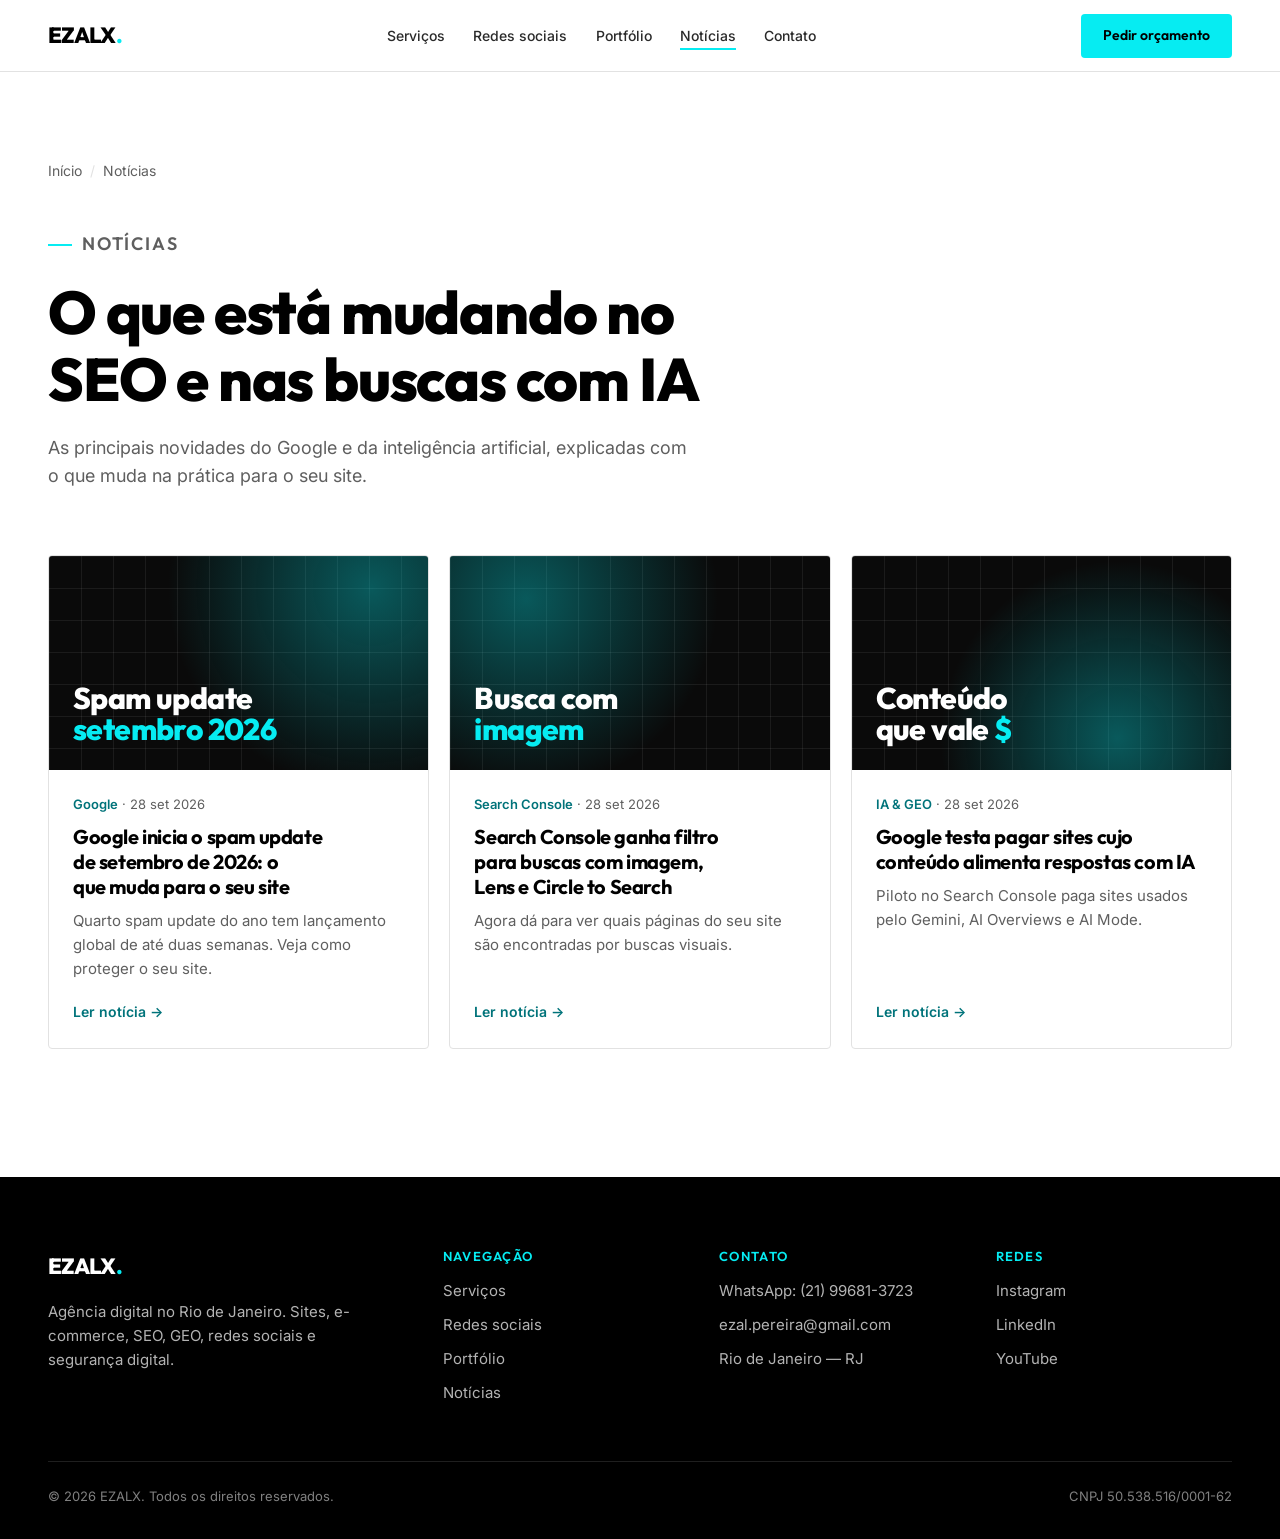
==== noticias/index.html @ feb0ef29 "Secao de noticias de SEO na home com paginas internas - Home: secao "Noticias" com 3 cards e link pa" ====
<!DOCTYPE html>
<html lang="pt-BR">
<head>
    <meta charset="UTF-8">
    <meta name="viewport" content="width=device-width, initial-scale=1.0, viewport-fit=cover">
    <meta name="format-detection" content="telephone=no">

    <title>Notícias de SEO, GEO e buscas com IA | EZALX</title>
    <meta name="description" content="As principais novidades de SEO, Google e buscas com inteligência artificial, explicadas pela EZALX com o que muda na prática para o seu site.">
    <meta name="author" content="EZALX">
    <meta name="robots" content="index, follow, max-image-preview:large, max-snippet:-1, max-video-preview:-1">
    <link rel="canonical" href="https://ezalx.netlify.app/noticias/">

    <meta property="og:type" content="website">
    <meta property="og:url" content="https://ezalx.netlify.app/noticias/">
    <meta property="og:title" content="Notícias de SEO, GEO e buscas com IA | EZALX">
    <meta property="og:description" content="As principais novidades de SEO, Google e buscas com IA, com o que muda na prática para o seu site.">
    <meta property="og:locale" content="pt_BR">
    <meta property="og:site_name" content="EZALX">
    <meta property="og:image" content="https://ezalx.netlify.app/og-image.png">
    <meta property="og:image:width" content="1200">
    <meta property="og:image:height" content="630">

    <meta name="twitter:card" content="summary_large_image">
    <meta name="twitter:title" content="Notícias de SEO, GEO e buscas com IA | EZALX">
    <meta name="twitter:description" content="As principais novidades de SEO, Google e buscas com IA.">
    <meta name="twitter:image" content="https://ezalx.netlify.app/og-image.png">

    <link rel="preconnect" href="https://fonts.googleapis.com">
    <link rel="preconnect" href="https://fonts.gstatic.com" crossorigin>
    <link rel="preconnect" href="https://www.googletagmanager.com">
    <link rel="stylesheet" href="https://fonts.googleapis.com/css2?family=Outfit:wght@500;600;700;800&family=Inter:wght@400;500;600&display=swap">
    <link rel="stylesheet" href="/noticias/noticias.css">

    <link rel="icon" href="/ezalx.png" type="image/png">
    <link rel="apple-touch-icon" href="/ezalx.png">
    <meta name="theme-color" content="#06ECF2">

    <script async src="https://www.googletagmanager.com/gtag/js?id=G-WHY3TFZZZW"></script>
    <script>
      window.dataLayer = window.dataLayer || [];
      function gtag(){dataLayer.push(arguments);}
      gtag('js', new Date());
      gtag('config', 'G-WHY3TFZZZW');
    </script>

    <script type="application/ld+json">
    {
        "@context": "https://schema.org",
        "@graph": [
            {
                "@type": "CollectionPage",
                "@id": "https://ezalx.netlify.app/noticias/#webpage",
                "url": "https://ezalx.netlify.app/noticias/",
                "name": "Notícias de SEO, GEO e buscas com IA",
                "inLanguage": "pt-BR",
                "isPartOf": { "@id": "https://ezalx.netlify.app/#website" },
                "publisher": { "@id": "https://ezalx.netlify.app/#business" },
                "mainEntity": {
                    "@type": "ItemList",
                    "itemListElement": [
                        { "@type": "ListItem", "position": 1, "url": "https://ezalx.netlify.app/noticias/google-spam-update-setembro-2026/" },
                        { "@type": "ListItem", "position": 2, "url": "https://ezalx.netlify.app/noticias/search-console-filtro-multimodal/" },
                        { "@type": "ListItem", "position": 3, "url": "https://ezalx.netlify.app/noticias/google-paga-sites-respostas-ia/" }
                    ]
                }
            },
            {
                "@type": "BreadcrumbList",
                "itemListElement": [
                    { "@type": "ListItem", "position": 1, "name": "Início", "item": "https://ezalx.netlify.app/" },
                    { "@type": "ListItem", "position": 2, "name": "Notícias" }
                ]
            }
        ]
    }
    </script>
</head>
<body>
    <a href="#conteudo" class="skip-link">Pular para o conteúdo</a>

    <header class="site-nav">
        <div class="container">
            <a href="/" class="logo" aria-label="EZALX — página inicial">EZALX<span>.</span></a>
            <nav aria-label="Navegação principal">
                <ul class="nav-menu" id="nav-menu">
                    <li><a href="/#servicos">Serviços</a></li>
                    <li><a href="/#redes-sociais">Redes sociais</a></li>
                    <li><a href="/#portfolio">Portfólio</a></li>
                    <li><a href="/noticias/" aria-current="page">Notícias</a></li>
                    <li><a href="/#contato">Contato</a></li>
                </ul>
            </nav>
            <div class="nav-actions">
                <a class="btn btn-primary btn-sm" href="https://wa.me/5521996813723?text=Ol%C3%A1%2C%20vim%20pelo%20site%20e%20gostaria%20de%20um%20or%C3%A7amento." target="_blank" rel="noopener" data-location="nav-noticias">Pedir orçamento</a>
                <button class="nav-toggle" type="button" aria-expanded="false" aria-controls="nav-menu" aria-label="Abrir menu">
                    <svg viewBox="0 0 24 24" fill="none" stroke="currentColor" stroke-width="2" stroke-linecap="round" aria-hidden="true"><path d="M4 7h16M4 12h16M4 17h16"/></svg>
                </button>
            </div>
        </div>
    </header>

    <main id="conteudo">
        <header class="page-head">
            <div class="container">
                <nav aria-label="Você está em">
                    <ol class="breadcrumb">
                        <li><a href="/">Início</a></li>
                        <li aria-current="page">Notícias</li>
                    </ol>
                </nav>
                <p class="eyebrow">Notícias</p>
                <h1>O que está mudando no SEO e nas buscas com IA</h1>
                <p>As principais novidades do Google e da inteligência artificial, explicadas com o que muda na prática para o seu site.</p>
            </div>
        </header>

        <section class="page-list" aria-label="Lista de notícias">
            <div class="container">
                <ul class="news-grid">
                    <li class="news-card">
                        <div class="news-cover news-cover--spam" aria-hidden="true"><span>Spam update<br><b>setembro 2026</b></span></div>
                        <div class="news-body">
                            <p class="news-meta"><b>Google</b> · <time datetime="2026-09-28">28 set 2026</time></p>
                            <h2><a href="/noticias/google-spam-update-setembro-2026/">Google inicia o spam update de setembro de 2026: o que muda para o seu site</a></h2>
                            <p class="news-excerpt">Quarto spam update do ano tem lançamento global de até duas semanas. Veja como proteger o seu site.</p>
                            <span class="news-more" aria-hidden="true">Ler notícia →</span>
                        </div>
                    </li>
                    <li class="news-card">
                        <div class="news-cover news-cover--lens" aria-hidden="true"><span>Busca com<br><b>imagem</b></span></div>
                        <div class="news-body">
                            <p class="news-meta"><b>Search Console</b> · <time datetime="2026-09-28">28 set 2026</time></p>
                            <h2><a href="/noticias/search-console-filtro-multimodal/">Search Console ganha filtro para buscas com imagem, Lens e Circle to Search</a></h2>
                            <p class="news-excerpt">Agora dá para ver quais páginas do seu site são encontradas por buscas visuais.</p>
                            <span class="news-more" aria-hidden="true">Ler notícia →</span>
                        </div>
                    </li>
                    <li class="news-card">
                        <div class="news-cover news-cover--ia" aria-hidden="true"><span>Conteúdo<br>que vale <b>$</b></span></div>
                        <div class="news-body">
                            <p class="news-meta"><b>IA &amp; GEO</b> · <time datetime="2026-09-28">28 set 2026</time></p>
                            <h2><a href="/noticias/google-paga-sites-respostas-ia/">Google testa pagar sites cujo conteúdo alimenta respostas com IA</a></h2>
                            <p class="news-excerpt">Piloto no Search Console paga sites usados pelo Gemini, AI Overviews e AI Mode.</p>
                            <span class="news-more" aria-hidden="true">Ler notícia →</span>
                        </div>
                    </li>
                </ul>
            </div>
        </section>
    </main>

    <footer class="site-footer">
        <div class="container">
            <div class="footer-grid">
                <div class="footer-brand">
                    <a href="/" class="logo">EZALX<span>.</span></a>
                    <p class="footer-about">Agência digital no Rio de Janeiro. Sites, e-commerce, SEO, GEO, redes sociais e segurança digital.</p>
                </div>
                <nav aria-labelledby="footer-nav-title">
                    <h2 class="footer-title" id="footer-nav-title">Navegação</h2>
                    <ul class="footer-list">
                        <li><a href="/#servicos">Serviços</a></li>
                        <li><a href="/#redes-sociais">Redes sociais</a></li>
                        <li><a href="/#portfolio">Portfólio</a></li>
                        <li><a href="/noticias/">Notícias</a></li>
                    </ul>
                </nav>
                <div>
                    <h2 class="footer-title">Contato</h2>
                    <ul class="footer-list">
                        <li><a href="https://wa.me/5521996813723" target="_blank" rel="noopener" data-location="footer-noticias">WhatsApp: (21) 99681-3723</a></li>
                        <li><a href="mailto:ezal.pereira@gmail.com" data-location="footer-noticias">ezal.pereira@gmail.com</a></li>
                        <li>Rio de Janeiro — RJ</li>
                    </ul>
                </div>
                <div>
                    <h2 class="footer-title">Redes</h2>
                    <ul class="footer-list">
                        <li><a href="https://www.instagram.com/ezalx/" target="_blank" rel="noopener">Instagram</a></li>
                        <li><a href="https://www.linkedin.com/in/ezalx-aumumana/" target="_blank" rel="noopener">LinkedIn</a></li>
                        <li><a href="https://www.youtube.com/@ezalx" target="_blank" rel="noopener">YouTube</a></li>
                    </ul>
                </div>
            </div>
            <div class="footer-bottom">
                <span>&copy; 2026 EZALX. Todos os direitos reservados.</span>
                <span>CNPJ 50.538.516/0001-62</span>
            </div>
        </div>
    </footer>

    <script src="/noticias/noticias.js" defer></script>
</body>
</html>
---- noticias/noticias.css ----
/* EZALX — estilos das páginas de notícias (mesmos tokens da home) */

:root {
    --bg: #ffffff;
    --fg: #000000;
    --text-2: #2a2a2a;
    --muted: #5f5f5f;
    --surface: #f5f5f5;
    --border: #e2e2e2;
    --accent: #06ECF2;
    --accent-text: #00737A;
    --nav-bg: rgba(255, 255, 255, 0.92);
    --shadow: 0 24px 60px rgba(0, 0, 0, 0.12);

    --font-display: 'Outfit', -apple-system, BlinkMacSystemFont, 'Segoe UI', sans-serif;
    --font-body: 'Inter', -apple-system, BlinkMacSystemFont, 'Segoe UI', sans-serif;

    --gutter: clamp(16px, 4vw, 48px);
    --nav-h: 72px;
    --radius: 4px;
    --ease: cubic-bezier(0.4, 0, 0.2, 1);
}

@media (prefers-color-scheme: dark) {
    :root:not([data-theme="light"]) {
        --bg: #0a0a0a;
        --fg: #ffffff;
        --text-2: #e8e8e8;
        --muted: #a3a3a3;
        --surface: #141414;
        --border: #2a2a2a;
        --accent-text: #06ECF2;
        --nav-bg: rgba(10, 10, 10, 0.9);
        --shadow: 0 24px 60px rgba(0, 0, 0, 0.5);
        color-scheme: dark;
    }
}

:root[data-theme="dark"] {
    --bg: #0a0a0a;
    --fg: #ffffff;
    --text-2: #e8e8e8;
    --muted: #a3a3a3;
    --surface: #141414;
    --border: #2a2a2a;
    --accent-text: #06ECF2;
    --nav-bg: rgba(10, 10, 10, 0.9);
    --shadow: 0 24px 60px rgba(0, 0, 0, 0.5);
    color-scheme: dark;
}

/* === BASE === */
*, *::before, *::after { margin: 0; padding: 0; box-sizing: border-box; }

html {
    scroll-behavior: smooth;
    scroll-padding-top: var(--nav-h);
    -webkit-font-smoothing: antialiased;
    -moz-osx-font-smoothing: grayscale;
    -webkit-text-size-adjust: 100%;
}

html, body { overflow-x: clip; }

body {
    font-family: var(--font-body);
    font-size: 16px;
    line-height: 1.6;
    background: var(--bg);
    color: var(--fg);
}

a { color: inherit; text-decoration: none; transition: color 0.2s var(--ease), border-color 0.2s var(--ease); }

:focus-visible { outline: 2px solid var(--accent); outline-offset: 3px; }

h1, h2, h3 {
    font-family: var(--font-display);
    font-weight: 700;
    line-height: 1.12;
    text-wrap: balance;
    letter-spacing: -0.02em;
}

p { text-wrap: pretty; }

.container { width: min(1280px, 100% - 2 * var(--gutter)); margin-inline: auto; }

.eyebrow {
    display: inline-flex;
    align-items: center;
    gap: 10px;
    margin-bottom: 20px;
    font-family: var(--font-display);
    font-size: 13px;
    font-weight: 600;
    letter-spacing: 0.1em;
    text-transform: uppercase;
    color: var(--accent-text);
}

.eyebrow::before { content: ''; width: 24px; height: 2px; background: var(--accent); }

.skip-link {
    position: absolute;
    top: -100px;
    left: 16px;
    z-index: 200;
    padding: 12px 16px;
    background: var(--accent);
    color: #000;
    font-weight: 600;
}

.skip-link:focus { top: 16px; }

/* === BUTTONS === */
.btn {
    display: inline-flex;
    align-items: center;
    justify-content: center;
    gap: 10px;
    min-height: 52px;
    padding: 0 28px;
    border: 2px solid transparent;
    border-radius: var(--radius);
    font-family: var(--font-display);
    font-size: 16px;
    font-weight: 600;
    white-space: nowrap;
    cursor: pointer;
    transition: transform 0.25s var(--ease), box-shadow 0.25s var(--ease), border-color 0.25s var(--ease), color 0.25s var(--ease);
}

.btn-primary { background: var(--accent); color: #000; }
.btn-primary:hover { transform: translateY(-2px); box-shadow: 0 12px 32px rgba(6, 236, 242, 0.35); }

.btn-light { border-color: rgba(255, 255, 255, 0.3); color: #fff; }
.btn-light:hover { border-color: var(--accent); color: var(--accent); }

.btn-sm { min-height: 44px; padding: 0 20px; font-size: 14px; }

/* === NAV === */
.site-nav {
    position: fixed;
    inset: 0 0 auto 0;
    height: var(--nav-h);
    z-index: 100;
    background: var(--nav-bg);
    backdrop-filter: blur(12px);
    -webkit-backdrop-filter: blur(12px);
    border-bottom: 1px solid var(--border);
}

.site-nav .container { height: 100%; display: flex; align-items: center; justify-content: space-between; gap: 24px; }

.logo { font-family: var(--font-display); font-size: 22px; font-weight: 800; letter-spacing: -0.03em; color: var(--fg); }
.logo span { color: var(--accent); }

.nav-menu { display: flex; align-items: center; gap: clamp(18px, 2.2vw, 32px); list-style: none; }
.nav-menu a { font-size: 14px; font-weight: 500; color: var(--text-2); position: relative; }

.nav-menu a::after {
    content: '';
    position: absolute;
    left: 0;
    bottom: -6px;
    width: 0;
    height: 2px;
    background: var(--accent);
    transition: width 0.25s var(--ease);
}

.nav-menu a:hover { color: var(--fg); }
.nav-menu a:hover::after, .nav-menu a[aria-current="page"]::after { width: 100%; }

.nav-actions { display: flex; align-items: center; gap: 8px; }

.nav-toggle {
    display: none;
    width: 44px;
    height: 44px;
    align-items: center;
    justify-content: center;
    background: none;
    border: 1px solid var(--border);
    border-radius: var(--radius);
    color: var(--fg);
    cursor: pointer;
}

.nav-toggle svg { width: 20px; height: 20px; }

@media (max-width: 860px) {
    .nav-toggle { display: inline-flex; }

    .nav-menu {
        display: none;
        position: absolute;
        top: var(--nav-h);
        left: 0;
        right: 0;
        flex-direction: column;
        align-items: stretch;
        gap: 0;
        padding: 8px var(--gutter) 24px;
        background: var(--bg);
        border-bottom: 1px solid var(--border);
        box-shadow: var(--shadow);
    }

    .nav-menu.is-open { display: flex; }
    .nav-menu a { display: block; padding: 16px 0; font-size: 17px; border-bottom: 1px solid var(--border); }
    .nav-menu a::after { display: none; }
}

/* === NEWS COVER (capa gerada em CSS) === */
.news-cover {
    position: relative;
    display: flex;
    align-items: flex-end;
    overflow: hidden;
    padding: 24px;
    background-color: #0a0a0a;
    background-image:
        radial-gradient(circle at var(--glow-x, 80%) var(--glow-y, 20%), rgba(6, 236, 242, 0.35), transparent 55%),
        linear-gradient(rgba(255, 255, 255, 0.07) 1px, transparent 1px),
        linear-gradient(90deg, rgba(255, 255, 255, 0.07) 1px, transparent 1px);
    background-size: 100% 100%, 32px 32px, 32px 32px;
    color: #fff;
}

.news-cover span {
    font-family: var(--font-display);
    font-size: clamp(22px, 2.6vw, 30px);
    font-weight: 800;
    line-height: 1.05;
    letter-spacing: -0.02em;
}

.news-cover span b { color: var(--accent); font-weight: 800; }

.news-cover--spam { --glow-x: 85%; --glow-y: 15%; }
.news-cover--lens { --glow-x: 20%; --glow-y: 20%; }
.news-cover--ia { --glow-x: 70%; --glow-y: 85%; }

/* === NEWS CARDS (listagem e "leia também") === */
.news-grid { display: grid; grid-template-columns: repeat(3, 1fr); gap: 20px; list-style: none; }

.news-card {
    position: relative;
    display: flex;
    flex-direction: column;
    overflow: hidden;
    background: var(--bg);
    border: 1px solid var(--border);
    border-radius: var(--radius);
    transition: border-color 0.25s var(--ease), transform 0.25s var(--ease);
}

.news-card:hover, .news-card:focus-within { border-color: var(--accent); transform: translateY(-4px); }
.news-card .news-cover { aspect-ratio: 16 / 9; }

.news-body { display: flex; flex-direction: column; flex: 1; padding: 24px; }

.news-meta { font-size: 13px; color: var(--muted); }
.news-meta b { color: var(--accent-text); font-weight: 600; }

.news-card :is(h2, h3) { margin-top: 10px; font-size: 20px; line-height: 1.25; }
.news-card :is(h2, h3) a::after { content: ''; position: absolute; inset: 0; }
.news-card :is(h2, h3) a:focus-visible { outline: none; }
.news-card:has(a:focus-visible) { outline: 2px solid var(--accent); outline-offset: 3px; }

.news-excerpt { margin-top: 10px; font-size: 15px; color: var(--muted); }
.news-more { margin-top: auto; padding-top: 20px; font-size: 14px; font-weight: 600; color: var(--accent-text); }

@media (max-width: 1024px) { .news-grid { grid-template-columns: repeat(2, 1fr); } }
@media (max-width: 640px) { .news-grid { grid-template-columns: 1fr; } }

/* === PAGE HEAD (listagem) === */
.page-head { padding: calc(var(--nav-h) + clamp(48px, 7vw, 88px)) 0 clamp(40px, 6vw, 64px); }
.page-head h1 { font-size: clamp(36px, 5vw, 60px); font-weight: 800; }
.page-head p { max-width: 640px; margin-top: 20px; font-size: 18px; color: var(--muted); }

.page-list { padding-bottom: clamp(72px, 10vw, 128px); }

/* === ARTICLE === */
.article { padding: calc(var(--nav-h) + clamp(32px, 5vw, 64px)) 0 clamp(64px, 8vw, 96px); }

.breadcrumb { display: flex; flex-wrap: wrap; gap: 8px; margin-bottom: 28px; list-style: none; font-size: 14px; color: var(--muted); }
.breadcrumb li + li::before { content: '/'; margin-right: 8px; color: var(--border); }
.breadcrumb a:hover { color: var(--accent-text); }

.article-head, .article-body, .article-foot { max-width: 760px; margin-inline: auto; }

.article-head h1 { font-size: clamp(32px, 4.6vw, 52px); font-weight: 800; }

.article-meta { display: flex; flex-wrap: wrap; gap: 6px 16px; margin-top: 20px; font-size: 14px; color: var(--muted); }

.article-lead { margin-top: 24px; font-size: clamp(18px, 1.8vw, 20px); line-height: 1.7; color: var(--text-2); }

.article-cover { max-width: 1000px; margin: clamp(32px, 5vw, 48px) auto; aspect-ratio: 21 / 9; border-radius: var(--radius); }
.article-cover span { font-size: clamp(28px, 5vw, 56px); }

.summary {
    margin-bottom: 40px;
    padding: 24px 28px;
    background: var(--surface);
    border-left: 3px solid var(--accent);
    border-radius: var(--radius);
}

.summary h2 { font-size: 15px; letter-spacing: 0.08em; text-transform: uppercase; color: var(--accent-text); }
.summary ul { margin-top: 12px; padding-left: 20px; display: grid; gap: 8px; }

.article-body > h2 { margin: 44px 0 16px; font-size: clamp(24px, 2.8vw, 30px); }
.article-body > p { margin-top: 16px; font-size: 17px; line-height: 1.8; color: var(--text-2); }
.article-body > ul, .article-body > ol { margin-top: 16px; padding-left: 22px; display: grid; gap: 10px; font-size: 17px; line-height: 1.7; color: var(--text-2); }
.article-body strong { color: var(--fg); }
.article-body a { color: var(--accent-text); text-decoration: underline; text-underline-offset: 3px; }

.sources { margin-top: 48px; padding-top: 24px; border-top: 1px solid var(--border); }
.sources h2 { font-size: 18px; }
.sources ul { margin-top: 12px; padding-left: 20px; display: grid; gap: 8px; font-size: 15px; color: var(--muted); }
.sources a { color: var(--accent-text); text-decoration: underline; text-underline-offset: 3px; word-break: break-word; }

.article-cta {
    margin-top: 48px;
    padding: clamp(28px, 4vw, 40px);
    background: #0a0a0a;
    color: #fff;
    border-radius: var(--radius);
}

.article-cta h2 { font-size: clamp(22px, 2.6vw, 28px); }
.article-cta p { margin: 12px 0 24px; color: rgba(255, 255, 255, 0.75); }

.related { padding-bottom: clamp(72px, 10vw, 128px); }
.related h2 { margin-bottom: 28px; font-size: clamp(26px, 3vw, 34px); }

/* === FOOTER === */
.site-footer { padding: 72px 0 32px; background: #000; color: rgba(255, 255, 255, 0.7); font-size: 15px; }
.footer-grid { display: grid; grid-template-columns: 1.5fr 1fr 1fr 1fr; gap: 40px; }
.site-footer .logo { color: #fff; }
.footer-about { margin-top: 16px; max-width: 320px; }

.footer-title {
    margin-bottom: 16px;
    font-family: var(--font-display);
    font-size: 13px;
    font-weight: 600;
    letter-spacing: 0.1em;
    text-transform: uppercase;
    color: var(--accent);
}

.footer-list { list-style: none; display: grid; gap: 10px; }
.footer-list a:hover { color: var(--accent); }

.footer-bottom {
    display: flex;
    flex-wrap: wrap;
    justify-content: space-between;
    gap: 12px;
    margin-top: 56px;
    padding-top: 24px;
    border-top: 1px solid rgba(255, 255, 255, 0.12);
    font-size: 13px;
    color: rgba(255, 255, 255, 0.5);
}

@media (prefers-color-scheme: dark) {
    :root:not([data-theme="light"]) .site-footer,
    :root:not([data-theme="light"]) .article-cta { border: 1px solid var(--border); }
}

@media (max-width: 860px) {
    .footer-grid { grid-template-columns: 1fr 1fr; }
    .footer-brand { grid-column: 1 / -1; }
}

@media (max-width: 420px) { .footer-grid { grid-template-columns: 1fr; } }

@media (prefers-reduced-motion: reduce) {
    html { scroll-behavior: auto; }
    *, *::before, *::after { animation: none !important; transition: none !important; }
}

@media print {
    .site-nav, .article-cta, .related, .site-footer { display: none; }
    body { background: #fff; color: #000; }
}
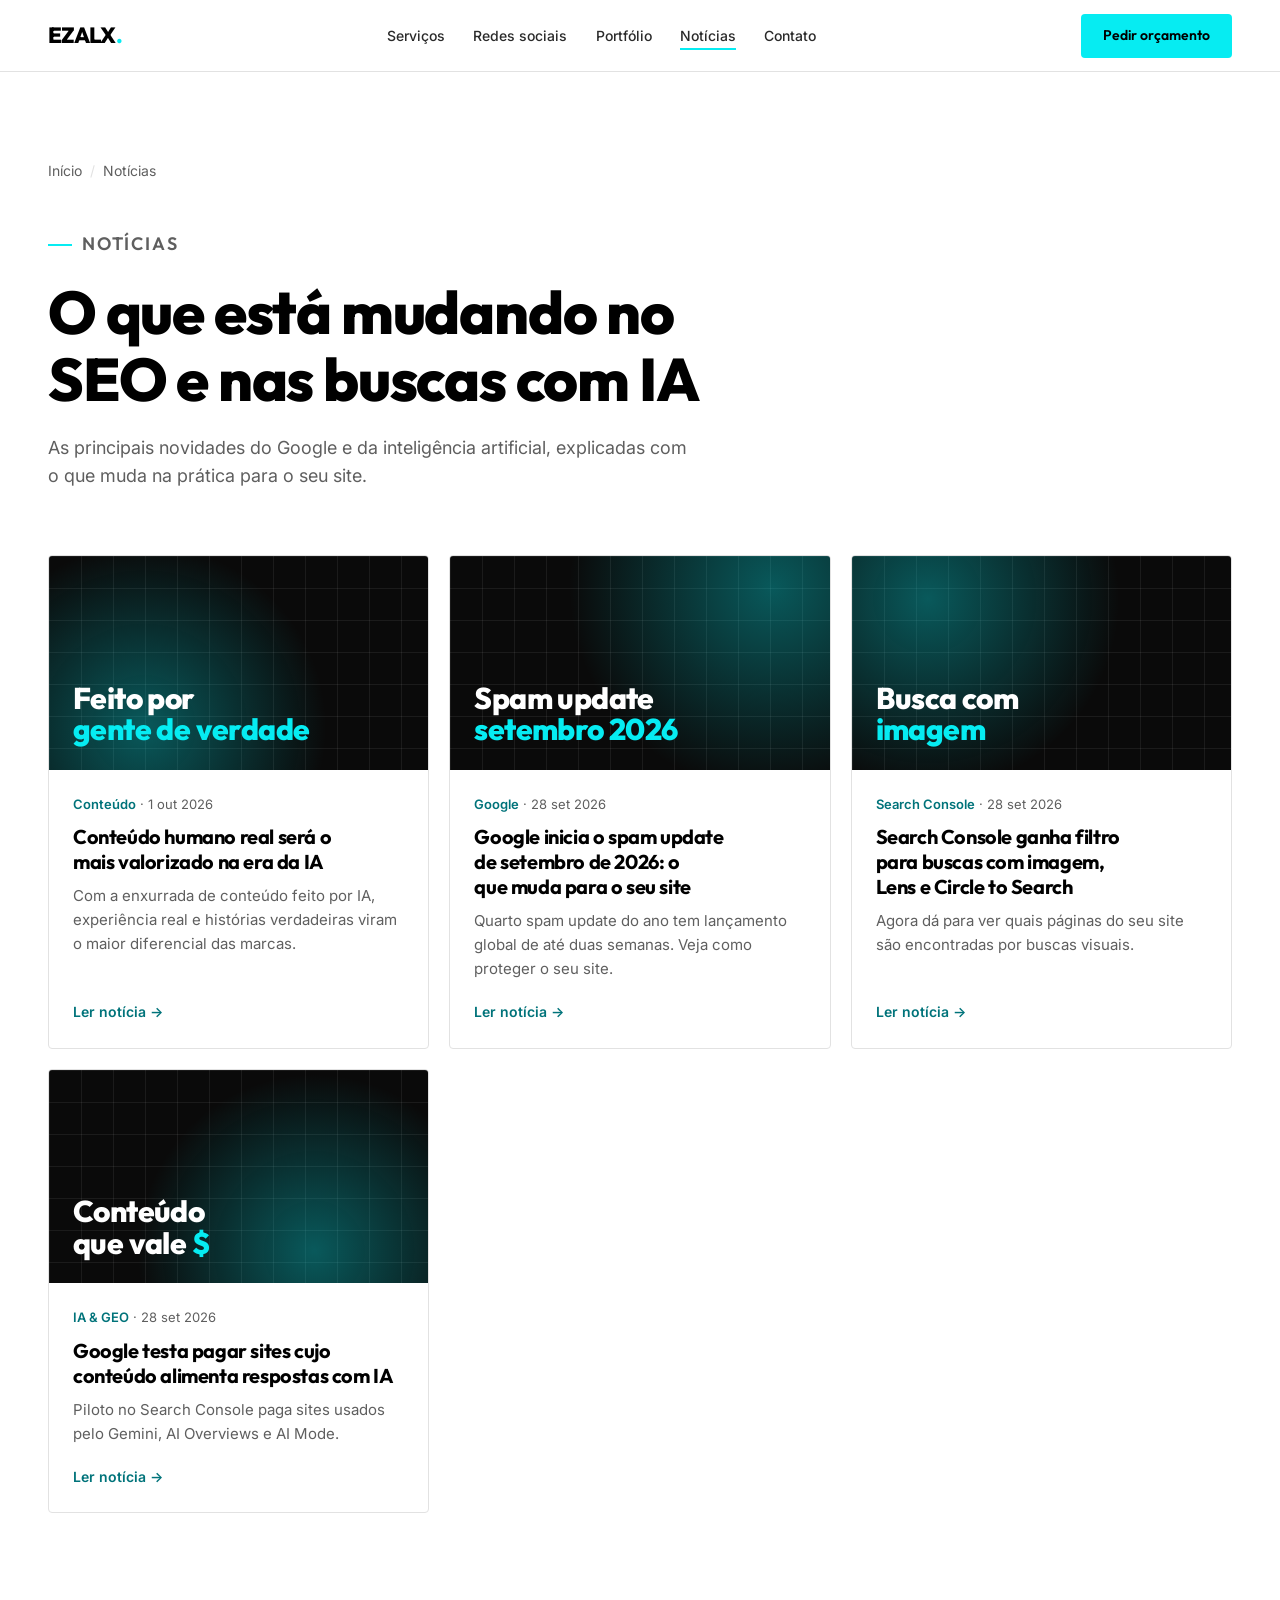
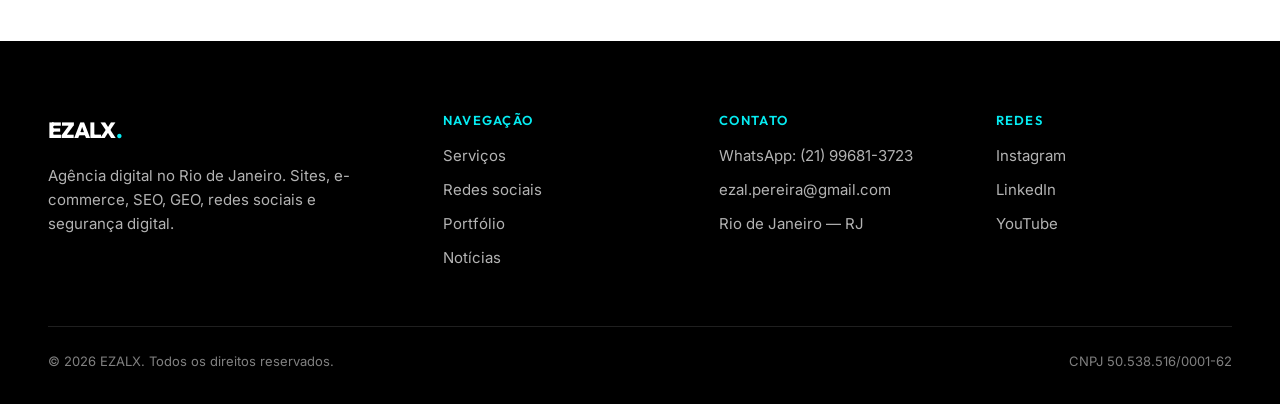
==== commit 92ffc917: "Novos trabalhos no portfolio e noticia sobre conteudo humano na era da IA - Portfolio: Galeria Movim" ====
--- a/noticias/index.html
+++ b/noticias/index.html
@@ -59,9 +59,10 @@
                 "mainEntity": {
                     "@type": "ItemList",
                     "itemListElement": [
-                        { "@type": "ListItem", "position": 1, "url": "https://ezalx.netlify.app/noticias/google-spam-update-setembro-2026/" },
-                        { "@type": "ListItem", "position": 2, "url": "https://ezalx.netlify.app/noticias/search-console-filtro-multimodal/" },
-                        { "@type": "ListItem", "position": 3, "url": "https://ezalx.netlify.app/noticias/google-paga-sites-respostas-ia/" }
+                        { "@type": "ListItem", "position": 1, "url": "https://ezalx.netlify.app/noticias/conteudo-humano-era-da-ia/" },
+                        { "@type": "ListItem", "position": 2, "url": "https://ezalx.netlify.app/noticias/google-spam-update-setembro-2026/" },
+                        { "@type": "ListItem", "position": 3, "url": "https://ezalx.netlify.app/noticias/search-console-filtro-multimodal/" },
+                        { "@type": "ListItem", "position": 4, "url": "https://ezalx.netlify.app/noticias/google-paga-sites-respostas-ia/" }
                     ]
                 }
             },
@@ -118,6 +119,15 @@
         <section class="page-list" aria-label="Lista de notícias">
             <div class="container">
                 <ul class="news-grid">
+                    <li class="news-card">
+                        <div class="news-cover news-cover--humano" aria-hidden="true"><span>Feito por<br><b>gente de verdade</b></span></div>
+                        <div class="news-body">
+                            <p class="news-meta"><b>Conteúdo</b> · <time datetime="2026-10-01">1 out 2026</time></p>
+                            <h2><a href="/noticias/conteudo-humano-era-da-ia/">Conteúdo humano real será o mais valorizado na era da IA</a></h2>
+                            <p class="news-excerpt">Com a enxurrada de conteúdo feito por IA, experiência real e histórias verdadeiras viram o maior diferencial das marcas.</p>
+                            <span class="news-more" aria-hidden="true">Ler notícia →</span>
+                        </div>
+                    </li>
                     <li class="news-card">
                         <div class="news-cover news-cover--spam" aria-hidden="true"><span>Spam update<br><b>setembro 2026</b></span></div>
                         <div class="news-body">
--- a/noticias/noticias.css
+++ b/noticias/noticias.css
@@ -243,6 +243,7 @@
 .news-cover--spam { --glow-x: 85%; --glow-y: 15%; }
 .news-cover--lens { --glow-x: 20%; --glow-y: 20%; }
 .news-cover--ia { --glow-x: 70%; --glow-y: 85%; }
+.news-cover--humano { --glow-x: 25%; --glow-y: 80%; }
 
 /* === NEWS CARDS (listagem e "leia também") === */
 .news-grid { display: grid; grid-template-columns: repeat(3, 1fr); gap: 20px; list-style: none; }
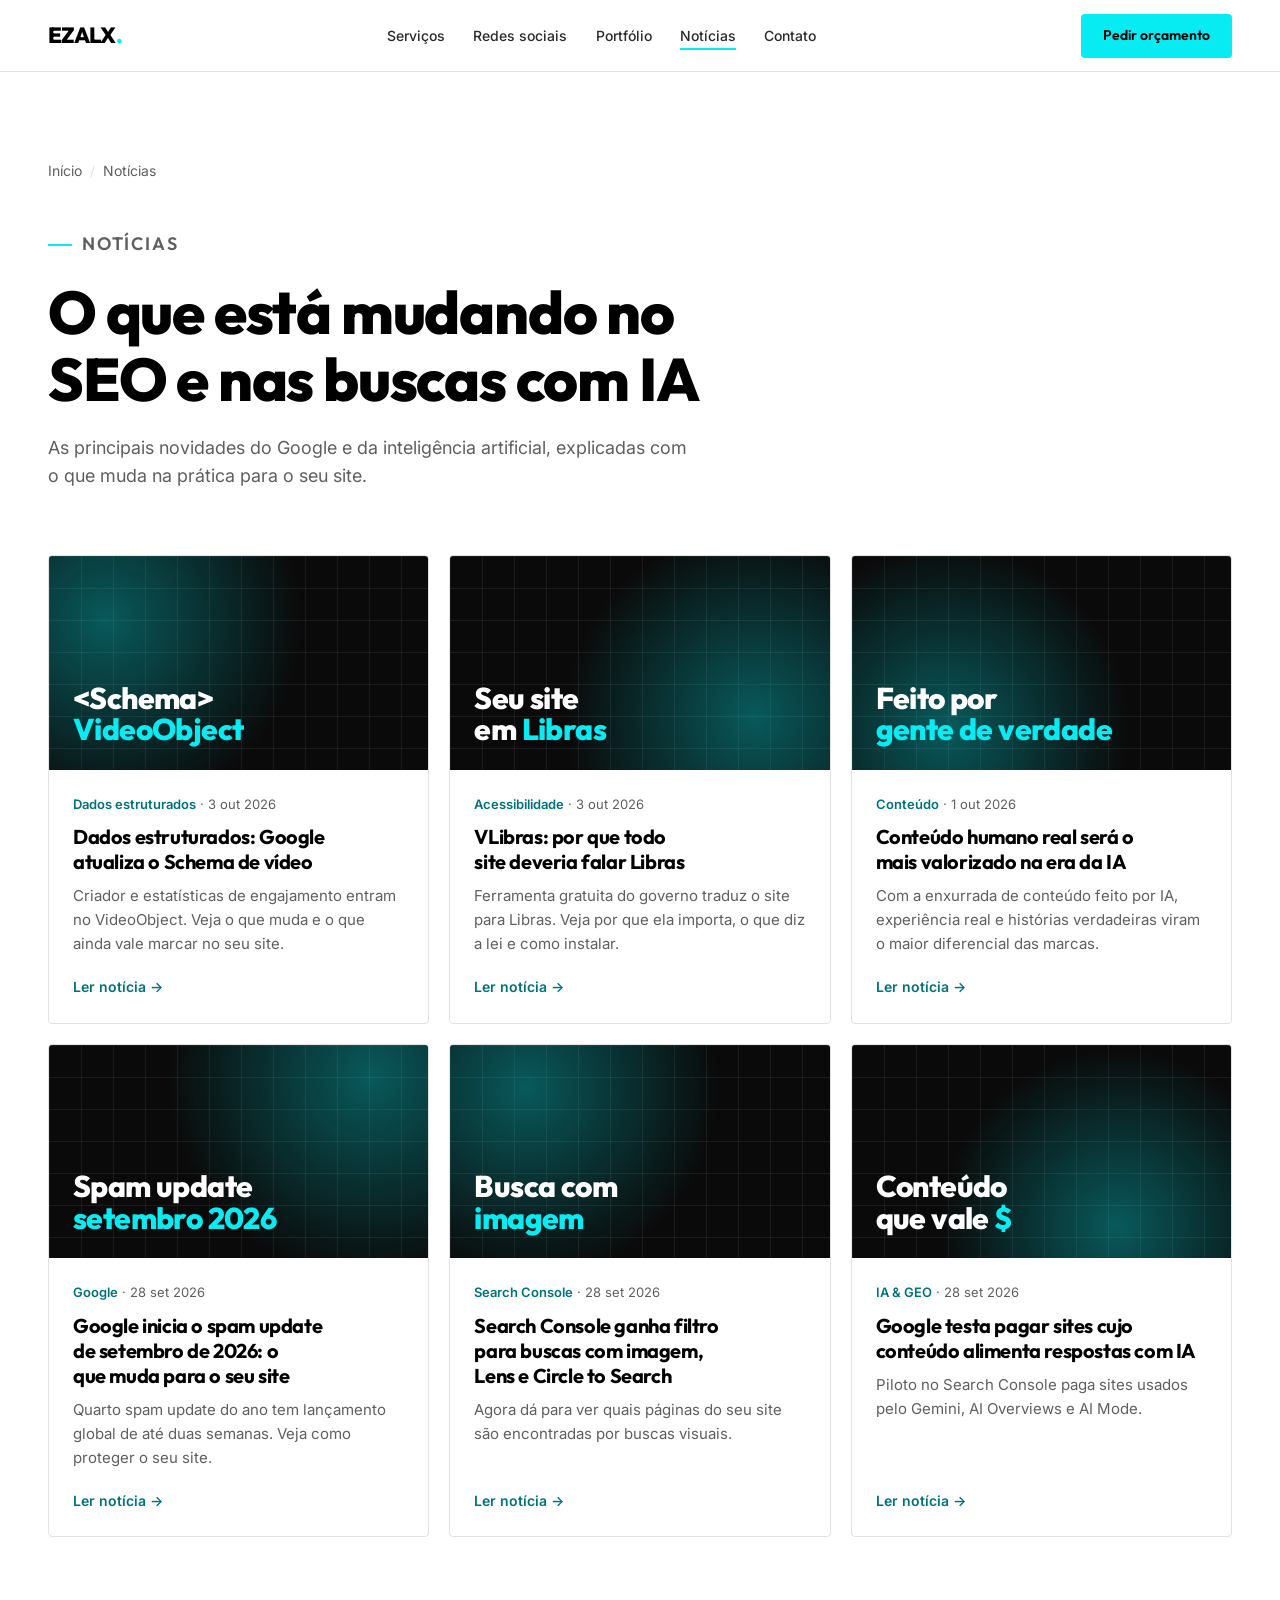
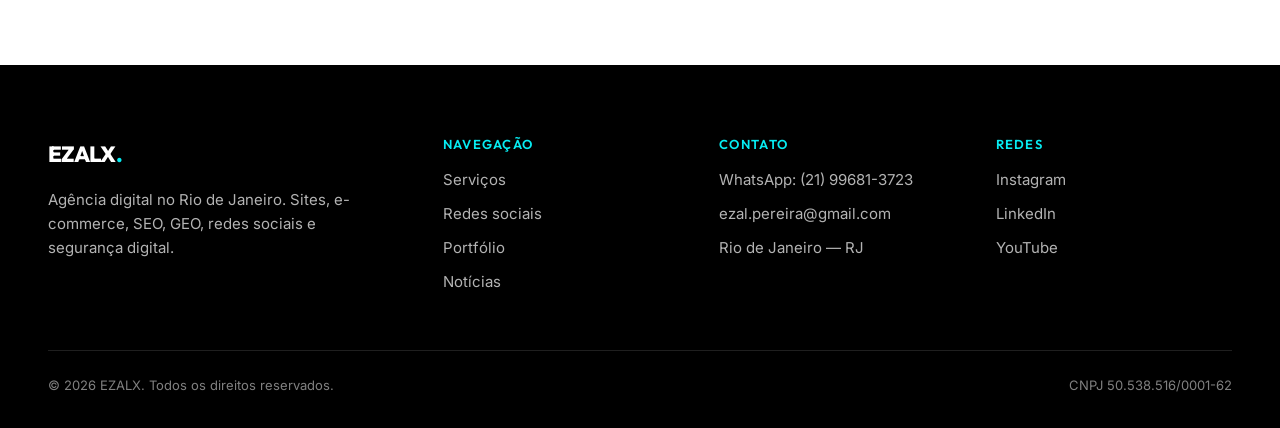
==== commit 36d1916c: "VLibras no site, noticias sobre VLibras e dados estruturados - Widget VLibras em todas as paginas (h" ====
--- a/noticias/index.html
+++ b/noticias/index.html
@@ -59,10 +59,12 @@
                 "mainEntity": {
                     "@type": "ItemList",
                     "itemListElement": [
-                        { "@type": "ListItem", "position": 1, "url": "https://ezalx.netlify.app/noticias/conteudo-humano-era-da-ia/" },
-                        { "@type": "ListItem", "position": 2, "url": "https://ezalx.netlify.app/noticias/google-spam-update-setembro-2026/" },
-                        { "@type": "ListItem", "position": 3, "url": "https://ezalx.netlify.app/noticias/search-console-filtro-multimodal/" },
-                        { "@type": "ListItem", "position": 4, "url": "https://ezalx.netlify.app/noticias/google-paga-sites-respostas-ia/" }
+                        { "@type": "ListItem", "position": 1, "url": "https://ezalx.netlify.app/noticias/dados-estruturados-schema-video/" },
+                        { "@type": "ListItem", "position": 2, "url": "https://ezalx.netlify.app/noticias/vlibras-acessibilidade-libras-sites/" },
+                        { "@type": "ListItem", "position": 3, "url": "https://ezalx.netlify.app/noticias/conteudo-humano-era-da-ia/" },
+                        { "@type": "ListItem", "position": 4, "url": "https://ezalx.netlify.app/noticias/google-spam-update-setembro-2026/" },
+                        { "@type": "ListItem", "position": 5, "url": "https://ezalx.netlify.app/noticias/search-console-filtro-multimodal/" },
+                        { "@type": "ListItem", "position": 6, "url": "https://ezalx.netlify.app/noticias/google-paga-sites-respostas-ia/" }
                     ]
                 }
             },
@@ -119,6 +121,24 @@
         <section class="page-list" aria-label="Lista de notícias">
             <div class="container">
                 <ul class="news-grid">
+                    <li class="news-card">
+                        <div class="news-cover news-cover--schema" aria-hidden="true"><span>&lt;Schema&gt;<br><b>VideoObject</b></span></div>
+                        <div class="news-body">
+                            <p class="news-meta"><b>Dados estruturados</b> · <time datetime="2026-10-03">3 out 2026</time></p>
+                            <h2><a href="/noticias/dados-estruturados-schema-video/">Dados estruturados: Google atualiza o Schema de vídeo</a></h2>
+                            <p class="news-excerpt">Criador e estatísticas de engajamento entram no VideoObject. Veja o que muda e o que ainda vale marcar no seu site.</p>
+                            <span class="news-more" aria-hidden="true">Ler notícia →</span>
+                        </div>
+                    </li>
+                    <li class="news-card">
+                        <div class="news-cover news-cover--libras" aria-hidden="true"><span>Seu site<br>em <b>Libras</b></span></div>
+                        <div class="news-body">
+                            <p class="news-meta"><b>Acessibilidade</b> · <time datetime="2026-10-03">3 out 2026</time></p>
+                            <h2><a href="/noticias/vlibras-acessibilidade-libras-sites/">VLibras: por que todo site deveria falar Libras</a></h2>
+                            <p class="news-excerpt">Ferramenta gratuita do governo traduz o site para Libras. Veja por que ela importa, o que diz a lei e como instalar.</p>
+                            <span class="news-more" aria-hidden="true">Ler notícia →</span>
+                        </div>
+                    </li>
                     <li class="news-card">
                         <div class="news-cover news-cover--humano" aria-hidden="true"><span>Feito por<br><b>gente de verdade</b></span></div>
                         <div class="news-body">
@@ -201,5 +221,16 @@
     </footer>
 
     <script src="/noticias/noticias.js" defer></script>
+    <!-- VLibras -->
+    <div vw class="enabled">
+        <div vw-access-button class="active"></div>
+        <div vw-plugin-wrapper>
+            <div class="vw-plugin-top-wrapper"></div>
+        </div>
+    </div>
+    <script src="https://vlibras.gov.br/app/vlibras-plugin.js"></script>
+    <script>
+        new window.VLibras.Widget('https://vlibras.gov.br/app');
+    </script>
 </body>
 </html>
--- a/noticias/noticias.css
+++ b/noticias/noticias.css
@@ -244,6 +244,8 @@
 .news-cover--lens { --glow-x: 20%; --glow-y: 20%; }
 .news-cover--ia { --glow-x: 70%; --glow-y: 85%; }
 .news-cover--humano { --glow-x: 25%; --glow-y: 80%; }
+.news-cover--libras { --glow-x: 80%; --glow-y: 75%; }
+.news-cover--schema { --glow-x: 15%; --glow-y: 30%; }
 
 /* === NEWS CARDS (listagem e "leia também") === */
 .news-grid { display: grid; grid-template-columns: repeat(3, 1fr); gap: 20px; list-style: none; }
@@ -319,6 +321,9 @@
 .article-body > ul, .article-body > ol { margin-top: 16px; padding-left: 22px; display: grid; gap: 10px; font-size: 17px; line-height: 1.7; color: var(--text-2); }
 .article-body strong { color: var(--fg); }
 .article-body a { color: var(--accent-text); text-decoration: underline; text-underline-offset: 3px; }
+.article-body code { font-family: ui-monospace, SFMono-Regular, Consolas, monospace; font-size: 0.9em; padding: 2px 6px; background: var(--surface); border: 1px solid var(--border); border-radius: var(--radius); }
+.article-body > pre { margin-top: 20px; padding: 20px 22px; overflow-x: auto; background: var(--surface); border: 1px solid var(--border); border-radius: var(--radius); font-size: 14px; line-height: 1.6; color: var(--text-2); }
+.article-body > pre code { padding: 0; background: none; border: 0; font-size: inherit; }
 
 .sources { margin-top: 48px; padding-top: 24px; border-top: 1px solid var(--border); }
 .sources h2 { font-size: 18px; }
